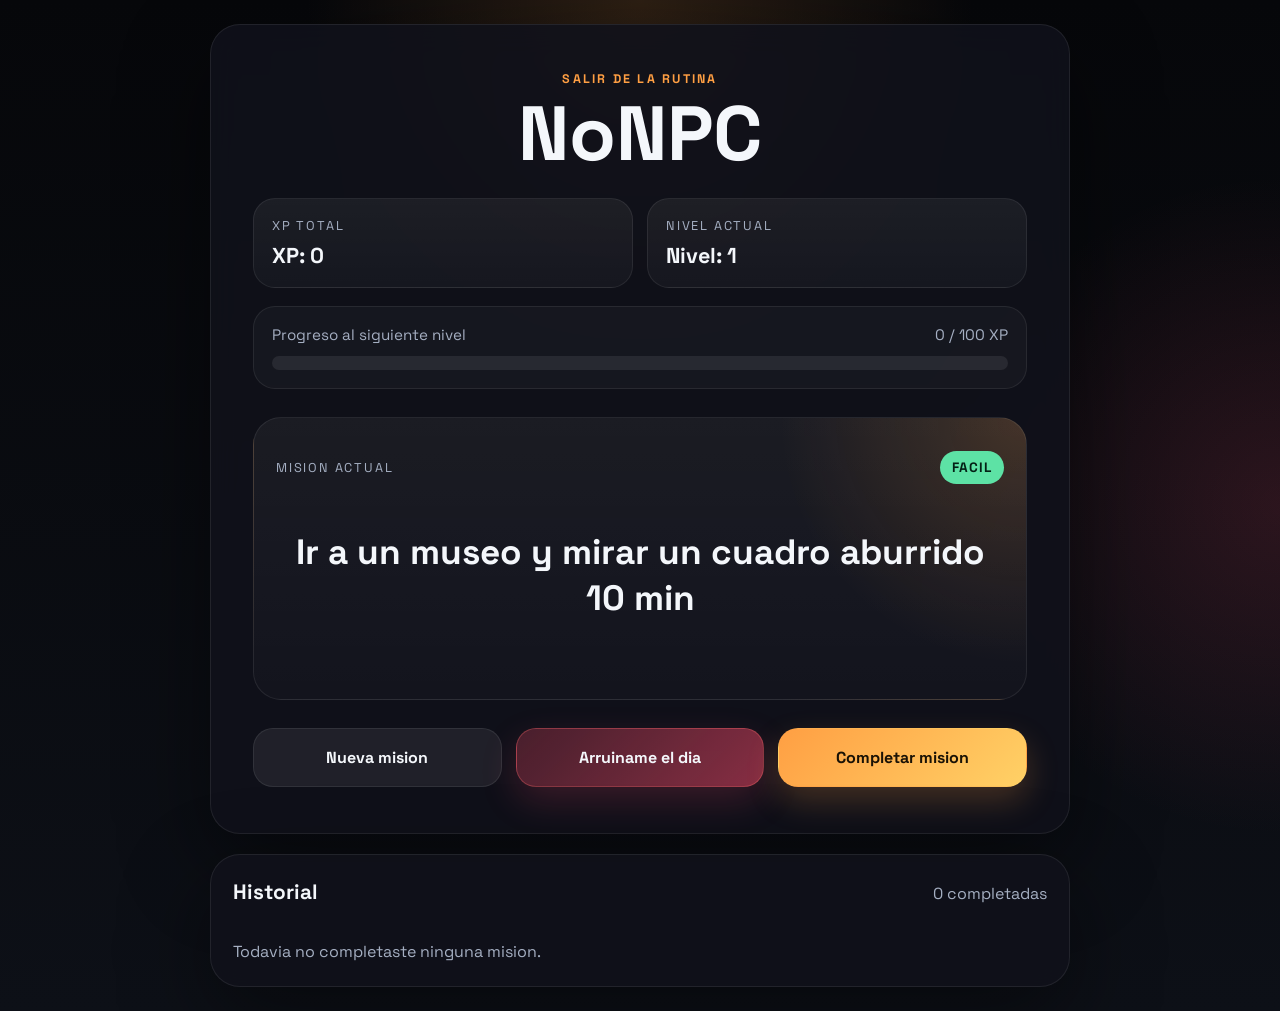
==== index.html @ 70a5bf69 "Add files via upload" ====
<!DOCTYPE html>
<html lang="es">
<head>
  <meta charset="UTF-8">
  <meta name="viewport" content="width=device-width, initial-scale=1.0">
  <title>NoNPC</title>
  <meta name="theme-color" content="#06070a">
  <meta name="description" content="Misiones pequeñas para salir de la rutina y sumar XP.">
  <link rel="manifest" href="manifest.json">
  <link rel="icon" href="icons/icon-192.svg" type="image/svg+xml">
  <link rel="apple-touch-icon" href="icons/icon-192.svg">
  <link rel="preconnect" href="https://fonts.googleapis.com">
  <link rel="preconnect" href="https://fonts.gstatic.com" crossorigin>
  <link href="https://fonts.googleapis.com/css2?family=Space+Grotesk:wght@400;500;700&display=swap" rel="stylesheet">
  <link rel="stylesheet" href="styles.css">
</head>
<body>
  <main class="app">
    <section class="card">
      <p class="eyebrow">Salir de la rutina</p>
      <h1>NoNPC</h1>

      <section class="stats-grid" aria-label="Estado del jugador">
        <article class="stat-card">
          <span class="stat-label">XP total</span>
          <strong class="stat-value" id="xp">XP: 0</strong>
        </article>
        <article class="stat-card">
          <span class="stat-label">Nivel actual</span>
          <strong class="stat-value" id="level">Nivel: 1</strong>
        </article>
      </section>

      <section class="progress-panel" aria-label="Progreso de nivel">
        <div class="progress-copy">
          <span>Progreso al siguiente nivel</span>
          <span id="progressText">0 / 100 XP</span>
        </div>
        <div class="progress-track" aria-hidden="true">
          <div class="progress-bar" id="progressBar"></div>
        </div>
      </section>

      <div class="mission-box" id="missionBox">
        <div class="mission-meta">
          <p class="mission-label">Mision actual</p>
          <span class="difficulty-badge" id="difficulty">Facil</span>
        </div>
        <p class="mission" id="mission"></p>
        <div class="xp-toast" id="xpToast" aria-live="polite">+10 XP</div>
      </div>

      <div class="actions">
        <button id="newMissionBtn" class="btn btn-secondary" type="button">Nueva mision</button>
        <button id="chaosMissionBtn" class="btn btn-chaos" type="button">Arruiname el dia</button>
        <button id="completeMissionBtn" class="btn btn-primary" type="button">Completar mision</button>
      </div>
    </section>

    <section class="history-card">
      <div class="history-header">
        <h2>Historial</h2>
        <span id="historyCount">0 completadas</span>
      </div>
      <ul class="history-list" id="historyList"></ul>
      <p class="history-empty" id="historyEmpty">Todavia no completaste ninguna mision.</p>
    </section>
  </main>

  <script src="script.js"></script>
</body>
</html>
---- styles.css ----
:root {
  --bg: #06070a;
  --bg-deep: #0d1017;
  --card: rgba(16, 18, 27, 0.88);
  --card-strong: rgba(24, 28, 40, 0.96);
  --text: #f4f7fb;
  --muted: #a5afc2;
  --primary: #ff9f43;
  --primary-hover: #ffb46a;
  --secondary: rgba(255, 255, 255, 0.07);
  --secondary-hover: rgba(255, 255, 255, 0.12);
  --chaos: #ff4d6d;
  --chaos-hover: #ff6a86;
  --easy: #5de2a5;
  --medium: #ffd166;
  --hardcore: #ff6b6b;
  --border: rgba(255, 255, 255, 0.08);
  --shadow: 0 30px 90px rgba(0, 0, 0, 0.45);
}

* {
  box-sizing: border-box;
}

body {
  margin: 0;
  min-height: 100vh;
  padding: 24px;
  background:
    radial-gradient(circle at top, rgba(255, 159, 67, 0.16), transparent 28%),
    radial-gradient(circle at right, rgba(255, 77, 109, 0.14), transparent 24%),
    linear-gradient(180deg, var(--bg), var(--bg-deep));
  color: var(--text);
  font-family: "Space Grotesk", sans-serif;
}

.app {
  width: 100%;
  max-width: 860px;
  margin: 0 auto;
  display: grid;
  gap: 20px;
}

.card,
.history-card {
  background: var(--card);
  border: 1px solid var(--border);
  border-radius: 30px;
  box-shadow: var(--shadow);
  backdrop-filter: blur(16px);
}

.card {
  padding: 36px 22px;
  text-align: center;
}

.history-card {
  padding: 24px 22px;
}

.eyebrow {
  margin: 0 0 10px;
  color: var(--primary);
  text-transform: uppercase;
  letter-spacing: 0.18em;
  font-size: 0.78rem;
  font-weight: 700;
}

h1,
h2 {
  margin: 0;
}

h1 {
  font-size: clamp(2.8rem, 8vw, 4.8rem);
  line-height: 0.95;
}

h2 {
  font-size: 1.3rem;
}

.stats-grid {
  display: grid;
  gap: 14px;
  margin-top: 28px;
}

.stat-card {
  padding: 18px;
  border-radius: 22px;
  border: 1px solid var(--border);
  background: linear-gradient(180deg, rgba(255, 255, 255, 0.06), rgba(255, 255, 255, 0.03));
  text-align: left;
}

.stat-label,
.progress-copy,
.mission-label,
.history-header span,
.history-empty {
  color: var(--muted);
}

.stat-label,
.mission-label {
  display: block;
  text-transform: uppercase;
  letter-spacing: 0.14em;
  font-size: 0.8rem;
}

.stat-value {
  display: block;
  margin-top: 8px;
  font-size: 1.35rem;
}

.progress-panel {
  margin-top: 18px;
  padding: 18px;
  border-radius: 22px;
  border: 1px solid var(--border);
  background: rgba(255, 255, 255, 0.03);
}

.progress-copy {
  display: flex;
  justify-content: space-between;
  gap: 12px;
  font-size: 0.95rem;
}

.progress-track {
  margin-top: 12px;
  width: 100%;
  height: 14px;
  border-radius: 999px;
  background: rgba(255, 255, 255, 0.08);
  overflow: hidden;
}

.progress-bar {
  width: 0;
  height: 100%;
  border-radius: inherit;
  background: linear-gradient(90deg, #ff9f43, #ffd166);
  transition: width 0.45s ease;
}

.mission-box {
  position: relative;
  overflow: hidden;
  margin: 28px 0;
  padding: 28px 22px 54px;
  border-radius: 28px;
  border: 1px solid var(--border);
  background:
    radial-gradient(circle at top right, rgba(255, 159, 67, 0.18), transparent 30%),
    linear-gradient(180deg, rgba(255, 255, 255, 0.05), rgba(255, 255, 255, 0.02));
}

.mission-box::after {
  content: "";
  position: absolute;
  inset: auto -30% -65% auto;
  width: 220px;
  height: 220px;
  background: radial-gradient(circle, rgba(255, 255, 255, 0.1), transparent 65%);
  pointer-events: none;
}

.mission-meta {
  display: flex;
  justify-content: space-between;
  align-items: center;
  gap: 12px;
  margin-bottom: 16px;
}

.difficulty-badge {
  padding: 8px 12px;
  border-radius: 999px;
  font-size: 0.85rem;
  font-weight: 700;
  text-transform: uppercase;
  letter-spacing: 0.08em;
  background: rgba(255, 255, 255, 0.08);
}

.difficulty-easy {
  color: #042015;
  background: var(--easy);
}

.difficulty-medium {
  color: #382600;
  background: var(--medium);
}

.difficulty-hardcore {
  color: #2b0404;
  background: var(--hardcore);
}

.mission {
  margin: 0;
  min-height: 140px;
  display: grid;
  place-items: center;
  font-size: clamp(1.5rem, 4vw, 2.2rem);
  line-height: 1.3;
  font-weight: 700;
}

.mission.fade {
  animation: missionFade 0.45s ease;
}

.mission.chaos {
  animation: chaosDrop 0.65s cubic-bezier(0.2, 0.9, 0.2, 1);
}

.xp-toast {
  position: absolute;
  left: 50%;
  bottom: 14px;
  transform: translateX(-50%) translateY(16px);
  opacity: 0;
  color: var(--easy);
  font-weight: 700;
  pointer-events: none;
}

.xp-toast.show {
  animation: xpFloat 0.9s ease;
}

.actions {
  display: grid;
  gap: 14px;
}

.btn {
  position: relative;
  overflow: hidden;
  width: 100%;
  border: 1px solid transparent;
  border-radius: 20px;
  padding: 18px 20px;
  font: inherit;
  font-size: 1rem;
  font-weight: 700;
  cursor: pointer;
  color: var(--text);
  transition: transform 0.2s ease, box-shadow 0.2s ease, background-color 0.2s ease, border-color 0.2s ease;
}

.btn::before {
  content: "";
  position: absolute;
  inset: 0;
  background: linear-gradient(120deg, transparent, rgba(255, 255, 255, 0.16), transparent);
  transform: translateX(-120%);
  transition: transform 0.45s ease;
}

.btn:hover::before {
  transform: translateX(120%);
}

.btn:hover {
  transform: translateY(-2px);
}

.btn:active {
  transform: translateY(0);
}

.btn-primary {
  color: #1a1205;
  background: linear-gradient(135deg, var(--primary), #ffd166);
  box-shadow: 0 14px 32px rgba(255, 159, 67, 0.22);
}

.btn-secondary {
  background: var(--secondary);
  border-color: rgba(255, 255, 255, 0.08);
}

.btn-secondary:hover {
  background: var(--secondary-hover);
}

.btn-chaos {
  background: linear-gradient(135deg, rgba(255, 77, 109, 0.24), rgba(255, 77, 109, 0.5));
  border-color: rgba(255, 107, 107, 0.32);
  box-shadow: 0 14px 36px rgba(255, 77, 109, 0.18);
}

.btn-chaos:hover {
  background: linear-gradient(135deg, rgba(255, 106, 134, 0.32), rgba(255, 77, 109, 0.56));
}

.history-header {
  display: flex;
  justify-content: space-between;
  align-items: baseline;
  gap: 12px;
}

.history-list {
  list-style: none;
  margin: 18px 0 0;
  padding: 0;
  display: grid;
  gap: 12px;
}

.history-item {
  display: flex;
  justify-content: space-between;
  align-items: flex-start;
  gap: 16px;
  padding: 16px 18px;
  border-radius: 18px;
  background: var(--card-strong);
  border: 1px solid var(--border);
}

.history-item p {
  margin: 0;
}

.history-item small {
  color: var(--muted);
}

.history-empty {
  margin: 18px 0 0;
}

.is-hidden {
  display: none;
}

@keyframes missionFade {
  0% {
    opacity: 0;
    transform: translateY(14px) scale(0.98);
  }
  100% {
    opacity: 1;
    transform: translateY(0) scale(1);
  }
}

@keyframes chaosDrop {
  0% {
    opacity: 0;
    transform: translateY(30px) scale(0.9) rotate(-2deg);
  }
  55% {
    opacity: 1;
    transform: translateY(-8px) scale(1.03) rotate(1deg);
  }
  100% {
    opacity: 1;
    transform: translateY(0) scale(1) rotate(0deg);
  }
}

@keyframes xpFloat {
  0% {
    opacity: 0;
    transform: translateX(-50%) translateY(20px) scale(0.92);
  }
  25% {
    opacity: 1;
  }
  100% {
    opacity: 0;
    transform: translateX(-50%) translateY(-18px) scale(1.05);
  }
}

@media (min-width: 700px) {
  .card {
    padding: 46px 42px;
  }

  .stats-grid {
    grid-template-columns: 1fr 1fr;
  }

  .actions {
    grid-template-columns: repeat(3, 1fr);
  }
}
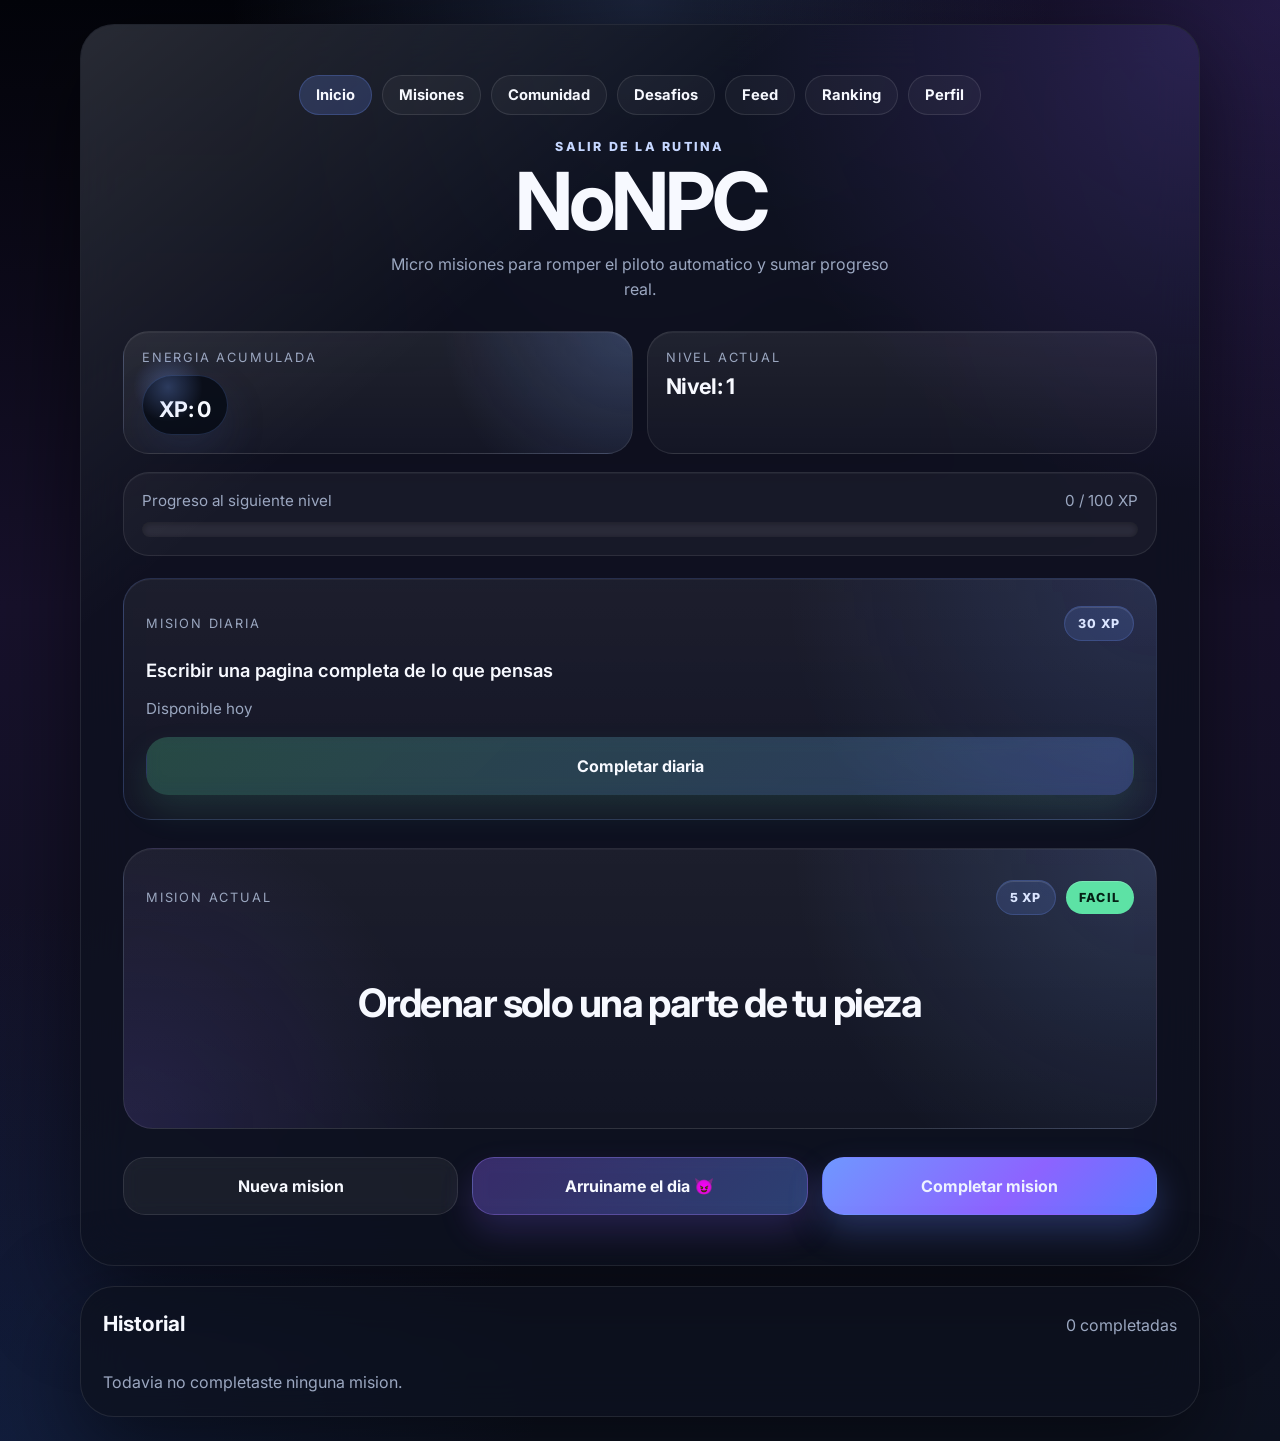
==== commit f667c78f: "Add files via upload" ====
--- a/index.html
+++ b/index.html
@@ -11,19 +11,35 @@
   <link rel="apple-touch-icon" href="icons/icon-192.svg">
   <link rel="preconnect" href="https://fonts.googleapis.com">
   <link rel="preconnect" href="https://fonts.gstatic.com" crossorigin>
-  <link href="https://fonts.googleapis.com/css2?family=Space+Grotesk:wght@400;500;700&display=swap" rel="stylesheet">
+  <link href="https://fonts.googleapis.com/css2?family=Inter:wght@400;500;600;700;800&display=swap" rel="stylesheet">
   <link rel="stylesheet" href="styles.css">
 </head>
 <body>
-  <main class="app">
+  <main class="app app-layout">
     <section class="card">
-      <p class="eyebrow">Salir de la rutina</p>
-      <h1>NoNPC</h1>
+      <nav class="top-nav" aria-label="Navegacion principal">
+        <a class="nav-link nav-link-active" href="./index.html">Inicio</a>
+        <a class="nav-link" href="./missions/">Misiones</a>
+        <a class="nav-link" href="./community/">Comunidad</a>
+        <a class="nav-link" href="./challenges/">Desafios</a>
+        <a class="nav-link" href="./feed/">Feed</a>
+        <a class="nav-link" href="./ranking/">Ranking</a>
+        <a class="nav-link" href="./profile/">Perfil</a>
+      </nav>
+
+      <div class="hero">
+        <p class="eyebrow">Salir de la rutina</p>
+        <h1>NoNPC</h1>
+        <p class="hero-copy">Micro misiones para romper el piloto automatico y sumar progreso real.</p>
+      </div>
 
       <section class="stats-grid" aria-label="Estado del jugador">
-        <article class="stat-card">
-          <span class="stat-label">XP total</span>
-          <strong class="stat-value" id="xp">XP: 0</strong>
+        <article class="stat-card stat-card-xp">
+          <span class="stat-label">Energia acumulada</span>
+          <div class="xp-chip">
+            <span class="xp-chip-glow"></span>
+            <strong class="stat-value" id="xp">XP: 0</strong>
+          </div>
         </article>
         <article class="stat-card">
           <span class="stat-label">Nivel actual</span>
@@ -41,10 +57,23 @@
         </div>
       </section>
 
+      <section class="daily-card" aria-label="Mision diaria">
+        <div class="daily-header">
+          <p class="mission-label">MISION DIARIA</p>
+          <span class="mission-xp" id="dailyMissionXp">30 XP</span>
+        </div>
+        <p class="daily-mission" id="dailyMissionText"></p>
+        <p class="daily-status" id="dailyMissionStatus"></p>
+        <button id="completeDailyMissionBtn" class="btn btn-daily" type="button">Completar diaria</button>
+      </section>
+
       <div class="mission-box" id="missionBox">
         <div class="mission-meta">
           <p class="mission-label">Mision actual</p>
-          <span class="difficulty-badge" id="difficulty">Facil</span>
+          <div class="mission-tags">
+            <span class="mission-xp" id="missionXp">5 XP</span>
+            <span class="difficulty-badge" id="difficulty">Facil</span>
+          </div>
         </div>
         <p class="mission" id="mission"></p>
         <div class="xp-toast" id="xpToast" aria-live="polite">+10 XP</div>
@@ -52,7 +81,7 @@
 
       <div class="actions">
         <button id="newMissionBtn" class="btn btn-secondary" type="button">Nueva mision</button>
-        <button id="chaosMissionBtn" class="btn btn-chaos" type="button">Arruiname el dia</button>
+        <button id="chaosMissionBtn" class="btn btn-chaos" type="button">Arruiname el dia 😈</button>
         <button id="completeMissionBtn" class="btn btn-primary" type="button">Completar mision</button>
       </div>
     </section>
--- a/styles.css
+++ b/styles.css
@@ -1,21 +1,23 @@
 :root {
-  --bg: #06070a;
-  --bg-deep: #0d1017;
-  --card: rgba(16, 18, 27, 0.88);
-  --card-strong: rgba(24, 28, 40, 0.96);
-  --text: #f4f7fb;
-  --muted: #a5afc2;
-  --primary: #ff9f43;
-  --primary-hover: #ffb46a;
-  --secondary: rgba(255, 255, 255, 0.07);
-  --secondary-hover: rgba(255, 255, 255, 0.12);
-  --chaos: #ff4d6d;
-  --chaos-hover: #ff6a86;
+  --bg: #03040a;
+  --bg-deep: #0d1220;
+  --bg-violet: #17112b;
+  --card: rgba(13, 17, 30, 0.72);
+  --card-strong: rgba(20, 25, 40, 0.9);
+  --text: #f7f9ff;
+  --muted: #9ba7c0;
+  --primary: #7aa2ff;
+  --primary-hover: #93b5ff;
+  --secondary: rgba(255, 255, 255, 0.06);
+  --secondary-hover: rgba(255, 255, 255, 0.11);
+  --chaos: #8d63ff;
+  --chaos-hover: #a281ff;
   --easy: #5de2a5;
   --medium: #ffd166;
   --hardcore: #ff6b6b;
-  --border: rgba(255, 255, 255, 0.08);
-  --shadow: 0 30px 90px rgba(0, 0, 0, 0.45);
+  --border: rgba(255, 255, 255, 0.09);
+  --shadow: 0 28px 90px rgba(0, 0, 0, 0.5);
+  --shadow-soft: 0 18px 40px rgba(56, 78, 140, 0.18);
 }
 
 * {
@@ -27,11 +29,12 @@
   min-height: 100vh;
   padding: 24px;
   background:
-    radial-gradient(circle at top, rgba(255, 159, 67, 0.16), transparent 28%),
-    radial-gradient(circle at right, rgba(255, 77, 109, 0.14), transparent 24%),
-    linear-gradient(180deg, var(--bg), var(--bg-deep));
+    radial-gradient(circle at top, rgba(122, 162, 255, 0.2), transparent 26%),
+    radial-gradient(circle at right top, rgba(141, 99, 255, 0.24), transparent 30%),
+    radial-gradient(circle at left bottom, rgba(33, 66, 148, 0.24), transparent 28%),
+    linear-gradient(180deg, var(--bg), var(--bg-violet) 42%, var(--bg-deep));
   color: var(--text);
-  font-family: "Space Grotesk", sans-serif;
+  font-family: "Inter", sans-serif;
 }
 
 .app {
@@ -46,27 +49,76 @@
 .history-card {
   background: var(--card);
   border: 1px solid var(--border);
-  border-radius: 30px;
+  border-radius: 34px;
   box-shadow: var(--shadow);
-  backdrop-filter: blur(16px);
+  backdrop-filter: blur(24px);
 }
 
 .card {
+  position: relative;
+  overflow: hidden;
   padding: 36px 22px;
   text-align: center;
 }
 
+.card::before {
+  content: "";
+  position: absolute;
+  inset: 0;
+  background:
+    linear-gradient(140deg, rgba(255, 255, 255, 0.12), transparent 28%),
+    radial-gradient(circle at top right, rgba(141, 99, 255, 0.2), transparent 28%);
+  pointer-events: none;
+}
+
 .history-card {
   padding: 24px 22px;
 }
 
+.top-nav {
+  position: relative;
+  z-index: 1;
+  display: flex;
+  justify-content: center;
+  gap: 10px;
+  margin-bottom: 24px;
+  flex-wrap: wrap;
+}
+
+.nav-link {
+  padding: 10px 16px;
+  border-radius: 999px;
+  border: 1px solid rgba(255, 255, 255, 0.1);
+  background: rgba(255, 255, 255, 0.04);
+  color: var(--text);
+  text-decoration: none;
+  font-size: 0.92rem;
+  font-weight: 700;
+  transition: transform 0.2s ease, background-color 0.2s ease, border-color 0.2s ease;
+}
+
+.nav-link:hover {
+  transform: translateY(-2px);
+  background: rgba(255, 255, 255, 0.08);
+}
+
+.nav-link-active {
+  background: rgba(109, 147, 255, 0.2);
+  border-color: rgba(109, 147, 255, 0.24);
+}
+
+.hero {
+  position: relative;
+  z-index: 1;
+}
+
 .eyebrow {
   margin: 0 0 10px;
-  color: var(--primary);
+  color: #c6d7ff;
   text-transform: uppercase;
   letter-spacing: 0.18em;
   font-size: 0.78rem;
-  font-weight: 700;
+  font-weight: 800;
 }
 
 h1,
@@ -75,8 +127,17 @@
 }
 
 h1 {
-  font-size: clamp(2.8rem, 8vw, 4.8rem);
-  line-height: 0.95;
+  font-size: clamp(3rem, 8vw, 5rem);
+  line-height: 0.92;
+  letter-spacing: -0.05em;
+}
+
+.hero-copy {
+  max-width: 520px;
+  margin: 14px auto 0;
+  color: var(--muted);
+  font-size: 1rem;
+  line-height: 1.6;
 }
 
 h2 {
@@ -90,11 +151,20 @@
 }
 
 .stat-card {
+  position: relative;
+  overflow: hidden;
   padding: 18px;
-  border-radius: 22px;
+  border-radius: 26px;
   border: 1px solid var(--border);
-  background: linear-gradient(180deg, rgba(255, 255, 255, 0.06), rgba(255, 255, 255, 0.03));
+  background: linear-gradient(180deg, rgba(255, 255, 255, 0.08), rgba(255, 255, 255, 0.03));
   text-align: left;
+  box-shadow: inset 0 1px 0 rgba(255, 255, 255, 0.05);
+}
+
+.stat-card-xp {
+  background:
+    radial-gradient(circle at top right, rgba(122, 162, 255, 0.22), transparent 36%),
+    linear-gradient(180deg, rgba(255, 255, 255, 0.08), rgba(255, 255, 255, 0.03));
 }
 
 .stat-label,
@@ -117,14 +187,37 @@
   display: block;
   margin-top: 8px;
   font-size: 1.35rem;
+  letter-spacing: -0.03em;
+}
+
+.xp-chip {
+  position: relative;
+  display: inline-flex;
+  align-items: center;
+  margin-top: 10px;
+  padding: 12px 16px;
+  border-radius: 999px;
+  background: rgba(8, 12, 23, 0.86);
+  border: 1px solid rgba(122, 162, 255, 0.2);
+  box-shadow: var(--shadow-soft);
+}
+
+.xp-chip-glow {
+  position: absolute;
+  inset: -24px auto auto -10px;
+  width: 70px;
+  height: 70px;
+  background: radial-gradient(circle, rgba(122, 162, 255, 0.3), transparent 70%);
+  pointer-events: none;
 }
 
 .progress-panel {
   margin-top: 18px;
   padding: 18px;
-  border-radius: 22px;
+  border-radius: 26px;
   border: 1px solid var(--border);
-  background: rgba(255, 255, 255, 0.03);
+  background: rgba(255, 255, 255, 0.04);
+  box-shadow: inset 0 1px 0 rgba(255, 255, 255, 0.04);
 }
 
 .progress-copy {
@@ -137,18 +230,75 @@
 .progress-track {
   margin-top: 12px;
   width: 100%;
-  height: 14px;
+  height: 15px;
   border-radius: 999px;
   background: rgba(255, 255, 255, 0.08);
   overflow: hidden;
+  box-shadow: inset 0 1px 6px rgba(0, 0, 0, 0.35);
 }
 
 .progress-bar {
   width: 0;
   height: 100%;
   border-radius: inherit;
-  background: linear-gradient(90deg, #ff9f43, #ffd166);
+  background:
+    linear-gradient(90deg, #6d93ff, #8b5cff 55%, #c987ff);
   transition: width 0.45s ease;
+  box-shadow: 0 0 24px rgba(139, 92, 255, 0.45);
+}
+
+.daily-card {
+  position: relative;
+  z-index: 1;
+  margin-top: 22px;
+  padding: 24px 22px;
+  border-radius: 28px;
+  border: 1px solid rgba(122, 162, 255, 0.18);
+  background:
+    radial-gradient(circle at top right, rgba(109, 147, 255, 0.16), transparent 35%),
+    linear-gradient(180deg, rgba(255, 255, 255, 0.06), rgba(255, 255, 255, 0.025));
+  box-shadow: inset 0 1px 0 rgba(255, 255, 255, 0.05);
+}
+
+.daily-header {
+  display: flex;
+  align-items: center;
+  justify-content: space-between;
+  gap: 12px;
+}
+
+.daily-mission {
+  margin: 14px 0 0;
+  font-size: 1.15rem;
+  line-height: 1.5;
+  font-weight: 600;
+  text-align: left;
+}
+
+.daily-status {
+  min-height: 24px;
+  margin: 14px 0 0;
+  color: var(--muted);
+  text-align: left;
+  font-size: 0.95rem;
+}
+
+.btn-daily {
+  margin-top: 14px;
+  background: linear-gradient(135deg, rgba(93, 226, 165, 0.24), rgba(109, 147, 255, 0.28));
+  border-color: rgba(93, 226, 165, 0.2);
+  box-shadow: 0 16px 34px rgba(93, 226, 165, 0.12);
+}
+
+.btn-daily:disabled {
+  cursor: not-allowed;
+  opacity: 0.6;
+  filter: none;
+  transform: none;
+}
+
+.btn-daily:disabled::before {
+  transform: translateX(-120%);
 }
 
 .mission-box {
@@ -156,11 +306,13 @@
   overflow: hidden;
   margin: 28px 0;
   padding: 28px 22px 54px;
-  border-radius: 28px;
+  border-radius: 30px;
   border: 1px solid var(--border);
   background:
-    radial-gradient(circle at top right, rgba(255, 159, 67, 0.18), transparent 30%),
-    linear-gradient(180deg, rgba(255, 255, 255, 0.05), rgba(255, 255, 255, 0.02));
+    radial-gradient(circle at top right, rgba(122, 162, 255, 0.18), transparent 34%),
+    radial-gradient(circle at bottom left, rgba(141, 99, 255, 0.14), transparent 30%),
+    linear-gradient(180deg, rgba(255, 255, 255, 0.06), rgba(255, 255, 255, 0.025));
+  box-shadow: inset 0 1px 0 rgba(255, 255, 255, 0.04);
 }
 
 .mission-box::after {
@@ -181,14 +333,33 @@
   margin-bottom: 16px;
 }
 
+.mission-tags {
+  display: flex;
+  align-items: center;
+  gap: 10px;
+}
+
+.mission-xp {
+  padding: 9px 13px;
+  border-radius: 999px;
+  font-size: 0.78rem;
+  font-weight: 800;
+  letter-spacing: 0.08em;
+  color: #dbe5ff;
+  background: rgba(109, 147, 255, 0.16);
+  border: 1px solid rgba(109, 147, 255, 0.22);
+  box-shadow: inset 0 1px 0 rgba(255, 255, 255, 0.12);
+}
+
 .difficulty-badge {
-  padding: 8px 12px;
+  padding: 9px 13px;
   border-radius: 999px;
-  font-size: 0.85rem;
-  font-weight: 700;
+  font-size: 0.78rem;
+  font-weight: 800;
   text-transform: uppercase;
-  letter-spacing: 0.08em;
+  letter-spacing: 0.12em;
   background: rgba(255, 255, 255, 0.08);
+  box-shadow: inset 0 1px 0 rgba(255, 255, 255, 0.18);
 }
 
 .difficulty-easy {
@@ -211,13 +382,14 @@
   min-height: 140px;
   display: grid;
   place-items: center;
-  font-size: clamp(1.5rem, 4vw, 2.2rem);
-  line-height: 1.3;
+  font-size: clamp(1.7rem, 4vw, 2.45rem);
+  line-height: 1.24;
   font-weight: 700;
+  letter-spacing: -0.04em;
 }
 
 .mission.fade {
-  animation: missionFade 0.45s ease;
+  animation: missionFade 0.5s cubic-bezier(0.22, 1, 0.36, 1);
 }
 
 .mission.chaos {
@@ -227,11 +399,16 @@
 .xp-toast {
   position: absolute;
   left: 50%;
-  bottom: 14px;
+  bottom: 16px;
   transform: translateX(-50%) translateY(16px);
   opacity: 0;
-  color: var(--easy);
-  font-weight: 700;
+  color: #f7f9ff;
+  font-weight: 800;
+  background: linear-gradient(135deg, rgba(93, 226, 165, 0.22), rgba(122, 162, 255, 0.24));
+  border: 1px solid rgba(255, 255, 255, 0.14);
+  border-radius: 999px;
+  padding: 10px 14px;
+  box-shadow: 0 10px 30px rgba(93, 226, 165, 0.14);
   pointer-events: none;
 }
 
@@ -249,14 +426,15 @@
   overflow: hidden;
   width: 100%;
   border: 1px solid transparent;
-  border-radius: 20px;
+  border-radius: 22px;
   padding: 18px 20px;
   font: inherit;
   font-size: 1rem;
   font-weight: 700;
   cursor: pointer;
   color: var(--text);
-  transition: transform 0.2s ease, box-shadow 0.2s ease, background-color 0.2s ease, border-color 0.2s ease;
+  transition: transform 0.22s ease, box-shadow 0.22s ease, background-color 0.22s ease, border-color 0.22s ease, filter 0.22s ease;
+  backdrop-filter: blur(8px);
 }
 
 .btn::before {
@@ -273,7 +451,8 @@
 }
 
 .btn:hover {
-  transform: translateY(-2px);
+  transform: translateY(-3px) scale(1.01);
+  filter: brightness(1.04);
 }
 
 .btn:active {
@@ -281,14 +460,14 @@
 }
 
 .btn-primary {
-  color: #1a1205;
-  background: linear-gradient(135deg, var(--primary), #ffd166);
-  box-shadow: 0 14px 32px rgba(255, 159, 67, 0.22);
+  color: #eef3ff;
+  background: linear-gradient(135deg, #6f97ff, #8d63ff 58%, #5b7cff);
+  box-shadow: 0 16px 34px rgba(104, 132, 255, 0.28);
 }
 
 .btn-secondary {
   background: var(--secondary);
-  border-color: rgba(255, 255, 255, 0.08);
+  border-color: rgba(255, 255, 255, 0.1);
 }
 
 .btn-secondary:hover {
@@ -296,13 +475,13 @@
 }
 
 .btn-chaos {
-  background: linear-gradient(135deg, rgba(255, 77, 109, 0.24), rgba(255, 77, 109, 0.5));
-  border-color: rgba(255, 107, 107, 0.32);
-  box-shadow: 0 14px 36px rgba(255, 77, 109, 0.18);
+  background: linear-gradient(135deg, rgba(141, 99, 255, 0.34), rgba(99, 145, 255, 0.38));
+  border-color: rgba(160, 130, 255, 0.34);
+  box-shadow: 0 16px 34px rgba(141, 99, 255, 0.2);
 }
 
 .btn-chaos:hover {
-  background: linear-gradient(135deg, rgba(255, 106, 134, 0.32), rgba(255, 77, 109, 0.56));
+  background: linear-gradient(135deg, rgba(162, 129, 255, 0.42), rgba(111, 159, 255, 0.44));
 }
 
 .history-header {
@@ -326,9 +505,10 @@
   align-items: flex-start;
   gap: 16px;
   padding: 16px 18px;
-  border-radius: 18px;
+  border-radius: 22px;
   background: var(--card-strong);
   border: 1px solid var(--border);
+  box-shadow: inset 0 1px 0 rgba(255, 255, 255, 0.04);
 }
 
 .history-item p {
@@ -341,6 +521,235 @@
 
 .history-empty {
   margin: 18px 0 0;
+}
+
+.community-shell {
+  display: grid;
+  gap: 20px;
+}
+
+.community-grid {
+  display: grid;
+  gap: 20px;
+}
+
+.community-layout {
+  display: grid;
+  gap: 20px;
+}
+
+.community-form {
+  display: grid;
+  gap: 14px;
+  text-align: left;
+}
+
+.field-group {
+  display: grid;
+  gap: 8px;
+}
+
+.field-group label {
+  color: var(--muted);
+  font-size: 0.88rem;
+  font-weight: 700;
+  letter-spacing: 0.04em;
+}
+
+.input,
+.textarea {
+  width: 100%;
+  border: 1px solid rgba(255, 255, 255, 0.1);
+  border-radius: 18px;
+  background: rgba(4, 8, 18, 0.54);
+  color: var(--text);
+  font: inherit;
+  padding: 14px 16px;
+  outline: none;
+  transition: border-color 0.2s ease, box-shadow 0.2s ease, background-color 0.2s ease;
+}
+
+.input:focus,
+.textarea:focus {
+  border-color: rgba(109, 147, 255, 0.34);
+  box-shadow: 0 0 0 4px rgba(109, 147, 255, 0.12);
+  background: rgba(6, 10, 22, 0.72);
+}
+
+.textarea {
+  min-height: 130px;
+  resize: vertical;
+}
+
+.helper-text {
+  margin: 0;
+  color: var(--muted);
+  font-size: 0.9rem;
+  line-height: 1.5;
+}
+
+.ideas-list {
+  display: grid;
+  gap: 16px;
+}
+
+.idea-card {
+  padding: 22px;
+  border-radius: 28px;
+  border: 1px solid var(--border);
+  background: linear-gradient(180deg, rgba(255, 255, 255, 0.06), rgba(255, 255, 255, 0.025));
+  box-shadow: inset 0 1px 0 rgba(255, 255, 255, 0.04);
+}
+
+.idea-top {
+  display: flex;
+  align-items: flex-start;
+  justify-content: space-between;
+  gap: 16px;
+}
+
+.idea-top h3 {
+  margin: 0;
+  font-size: 1.2rem;
+}
+
+.idea-meta,
+.comment-meta {
+  color: var(--muted);
+  font-size: 0.9rem;
+}
+
+.idea-description {
+  margin: 14px 0 0;
+  color: #e9eefb;
+  line-height: 1.6;
+}
+
+.idea-actions {
+  display: flex;
+  align-items: center;
+  gap: 10px;
+  margin-top: 16px;
+  flex-wrap: wrap;
+}
+
+.idea-badges {
+  display: flex;
+  align-items: center;
+  gap: 10px;
+  flex-wrap: wrap;
+}
+
+.vote-pill {
+  padding: 10px 14px;
+  border-radius: 999px;
+  background: rgba(255, 255, 255, 0.06);
+  color: var(--text);
+  font-weight: 800;
+  letter-spacing: 0.05em;
+}
+
+.status-pill {
+  padding: 10px 14px;
+  border-radius: 999px;
+  font-weight: 800;
+  letter-spacing: 0.05em;
+  font-size: 0.85rem;
+}
+
+.status-pill-approved {
+  color: #052617;
+  background: rgba(93, 226, 165, 0.92);
+}
+
+.status-pill-bonus {
+  color: #2f1a00;
+  background: rgba(255, 209, 102, 0.92);
+}
+
+.btn-small {
+  width: auto;
+  min-width: 0;
+  padding: 12px 16px;
+  font-size: 0.92rem;
+  border-radius: 16px;
+}
+
+.comments-block {
+  margin-top: 18px;
+  padding-top: 18px;
+  border-top: 1px solid rgba(255, 255, 255, 0.08);
+  display: grid;
+  gap: 14px;
+}
+
+.comments-list {
+  display: grid;
+  gap: 10px;
+}
+
+.comment-item {
+  padding: 14px 16px;
+  border-radius: 18px;
+  background: rgba(255, 255, 255, 0.04);
+  border: 1px solid rgba(255, 255, 255, 0.06);
+}
+
+.comment-item p {
+  margin: 8px 0 0;
+  line-height: 1.5;
+}
+
+.comment-form {
+  display: grid;
+  gap: 10px;
+}
+
+.empty-state {
+  padding: 28px 22px;
+  border-radius: 24px;
+  text-align: center;
+  color: var(--muted);
+  background: rgba(255, 255, 255, 0.03);
+  border: 1px dashed rgba(255, 255, 255, 0.1);
+}
+
+.activity-card {
+  padding: 20px 22px;
+  border-radius: 26px;
+  border: 1px solid var(--border);
+  background: linear-gradient(180deg, rgba(255, 255, 255, 0.06), rgba(255, 255, 255, 0.025));
+  box-shadow: inset 0 1px 0 rgba(255, 255, 255, 0.04);
+}
+
+.activity-card p {
+  margin: 0;
+  font-size: 1rem;
+  line-height: 1.55;
+}
+
+.social-toast {
+  position: fixed;
+  right: 22px;
+  bottom: 22px;
+  z-index: 50;
+  max-width: 280px;
+  padding: 14px 16px;
+  border-radius: 18px;
+  background: linear-gradient(135deg, rgba(93, 226, 165, 0.22), rgba(109, 147, 255, 0.28));
+  border: 1px solid rgba(255, 255, 255, 0.14);
+  color: var(--text);
+  font-weight: 700;
+  box-shadow: 0 20px 40px rgba(0, 0, 0, 0.24);
+  opacity: 0;
+  transform: translateY(12px);
+  pointer-events: none;
+  transition: opacity 0.2s ease, transform 0.2s ease;
+}
+
+.social-toast.show {
+  opacity: 1;
+  transform: translateY(0);
 }
 
 .is-hidden {
@@ -350,7 +759,7 @@
 @keyframes missionFade {
   0% {
     opacity: 0;
-    transform: translateY(14px) scale(0.98);
+    transform: translateY(18px) scale(0.985);
   }
   100% {
     opacity: 1;
@@ -389,7 +798,7 @@
 
 @media (min-width: 700px) {
   .card {
-    padding: 46px 42px;
+    padding: 50px 42px;
   }
 
   .stats-grid {
@@ -399,4 +808,153 @@
   .actions {
     grid-template-columns: repeat(3, 1fr);
   }
-}
+
+  .community-layout {
+    grid-template-columns: 340px minmax(0, 1fr);
+    align-items: start;
+  }
+}
+
+.app-layout {
+  max-width: 1120px;
+}
+
+.page-stack {
+  display: grid;
+  gap: 20px;
+}
+
+.page-columns {
+  display: grid;
+  gap: 20px;
+}
+
+.app-card {
+  position: relative;
+  overflow: hidden;
+  padding: 24px 22px;
+  background: var(--card);
+  border: 1px solid var(--border);
+  border-radius: 34px;
+  box-shadow: var(--shadow);
+  backdrop-filter: blur(24px);
+  transition: transform 0.22s ease, box-shadow 0.22s ease, border-color 0.22s ease;
+}
+
+.app-card::before {
+  content: "";
+  position: absolute;
+  inset: 0;
+  background:
+    linear-gradient(140deg, rgba(255, 255, 255, 0.12), transparent 28%),
+    radial-gradient(circle at top right, rgba(141, 99, 255, 0.18), transparent 28%);
+  pointer-events: none;
+}
+
+.app-card:hover,
+.card:hover,
+.history-card:hover,
+.idea-card:hover,
+.activity-card:hover,
+.stat-card:hover {
+  transform: translateY(-3px) scale(1.005);
+  box-shadow: 0 34px 100px rgba(0, 0, 0, 0.56);
+}
+
+.summary-grid {
+  display: grid;
+  gap: 14px;
+}
+
+.badge {
+  display: inline-flex;
+  align-items: center;
+  gap: 8px;
+  padding: 9px 13px;
+  border-radius: 999px;
+  font-size: 0.78rem;
+  font-weight: 800;
+  letter-spacing: 0.08em;
+  border: 1px solid rgba(255, 255, 255, 0.12);
+  background: rgba(255, 255, 255, 0.08);
+  box-shadow: inset 0 1px 0 rgba(255, 255, 255, 0.12);
+}
+
+.badge-primary {
+  color: #dbe5ff;
+  background: rgba(109, 147, 255, 0.16);
+  border-color: rgba(109, 147, 255, 0.22);
+}
+
+.badge-success {
+  color: #052617;
+  background: rgba(93, 226, 165, 0.92);
+}
+
+.badge-danger {
+  color: #2b0404;
+  background: rgba(255, 124, 143, 0.96);
+}
+
+.badge-warning {
+  color: #382600;
+  background: rgba(255, 209, 102, 0.95);
+}
+
+.btn-success {
+  color: #09150f;
+  background: linear-gradient(135deg, rgba(93, 226, 165, 0.92), rgba(124, 240, 184, 0.88));
+  box-shadow: 0 16px 34px rgba(93, 226, 165, 0.14);
+}
+
+.btn-danger {
+  color: #fff0f3;
+  background: linear-gradient(135deg, rgba(255, 124, 143, 0.92), rgba(141, 99, 255, 0.88));
+  box-shadow: 0 16px 34px rgba(255, 124, 143, 0.18);
+}
+
+.btn-ghost {
+  background: rgba(255, 255, 255, 0.05);
+  border-color: rgba(255, 255, 255, 0.1);
+}
+
+.btn-ghost:hover {
+  background: rgba(255, 255, 255, 0.1);
+}
+
+.activity-card,
+.idea-card,
+.stat-card,
+.card,
+.history-card,
+.app-card {
+  animation: pageFade 0.45s ease;
+}
+
+@keyframes pageFade {
+  0% {
+    opacity: 0;
+    transform: translateY(10px);
+  }
+  100% {
+    opacity: 1;
+    transform: translateY(0);
+  }
+}
+
+@media (min-width: 700px) {
+  .summary-grid {
+    grid-template-columns: repeat(2, minmax(0, 1fr));
+  }
+
+  .page-columns {
+    grid-template-columns: 340px minmax(0, 1fr);
+    align-items: start;
+  }
+}
+
+@media (min-width: 980px) {
+  .summary-grid {
+    grid-template-columns: repeat(3, minmax(0, 1fr));
+  }
+}
